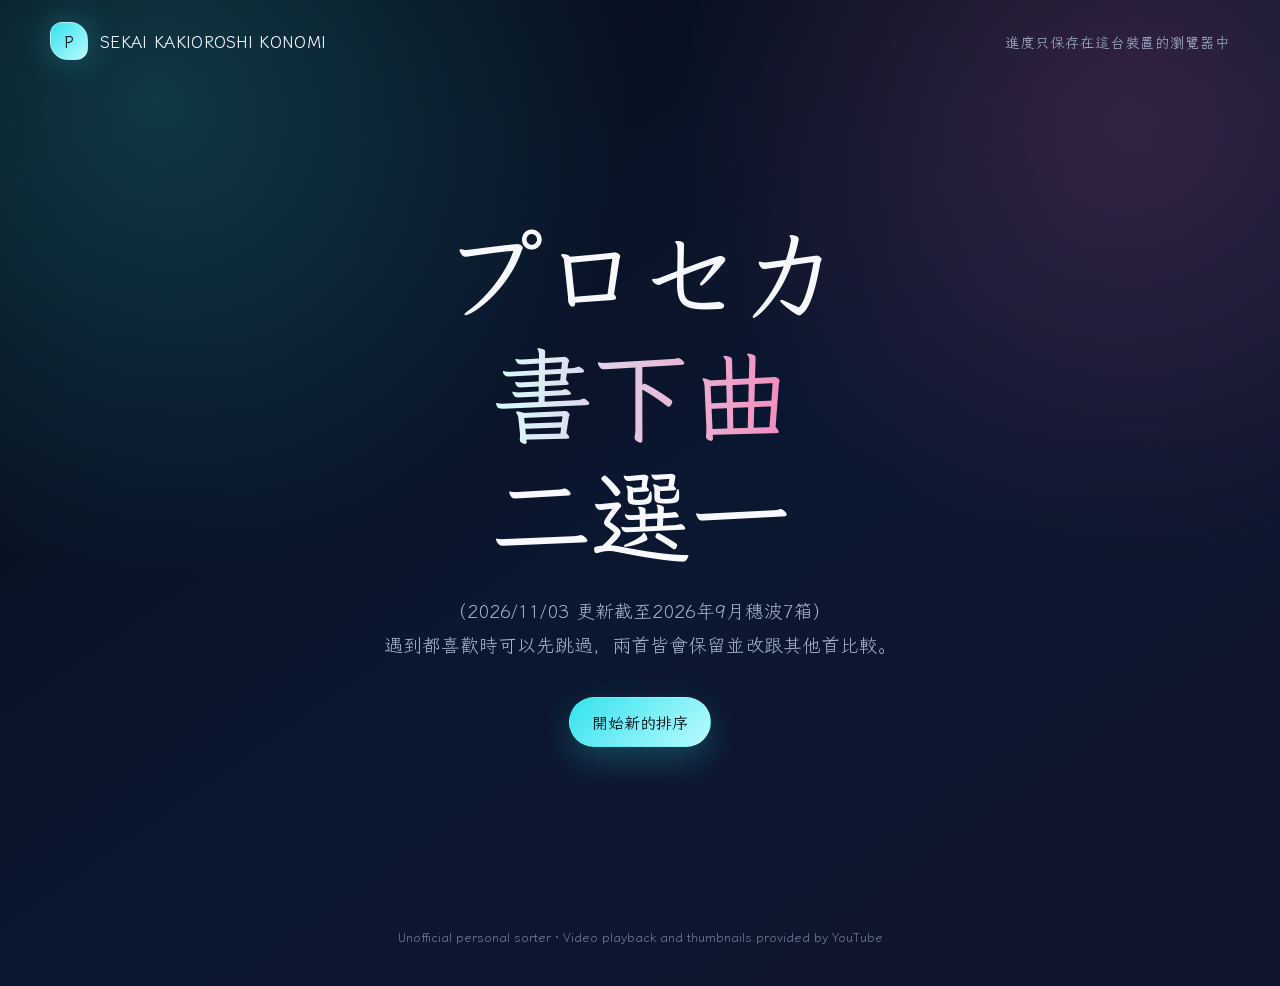
==== index.html @ e6fb65e0 "Update index.html" ====
<!doctype html>
<html lang="zh-Hant">
  <head>
    <meta charset="utf-8">
    <meta name="viewport" content="width=device-width, initial-scale=1">
    <meta name="robots" content="noindex, nofollow, noarchive">
    <meta name="googlebot" content="noindex, nofollow, noarchive">
    <meta name="referrer" content="strict-origin-when-cross-origin">
    <meta name="theme-color" content="#07101f">
    <title>プロセカ 書下曲 二選一</title>
    <meta name="description" content="從 156 首プロセカ書下曲中排出你的Top 10。">
    <link rel="stylesheet" href="./css/styles.css">
  </head>
  <body>
    <header class="site-header site-shell">
      <a class="brand" href="./index.html" aria-label="返回首頁">
        <span class="brand-mark" aria-hidden="true">P</span>
        <span>SEKAI KAKIOROSHI KONOMI</span>
      </a>
      <span class="header-status" id="saved-status">進度只保存在這台裝置的瀏覽器中</span>
    </header>

    <main class="site-shell">
      <section class="hero">
        <div>
          <h1 class="hero-title">プロセカ<span>書下曲</span>二選一</h1>
          <p class="hero-copy">
            （2026/11/03 更新截至2026年9月穗波7箱）<br>
            遇到都喜歡時可以先跳過，兩首皆會保留並改跟其他首比較。
          </p>
          <div class="hero-actions">
            <button class="button button-primary" id="start-button" type="button">開始新的排序</button>
            <button class="button button-secondary" id="continue-button" type="button" hidden>繼續上次進度</button>
          </div>
        </div>
      </section>
    </main>

    <footer class="footer site-shell">Unofficial personal sorter · Video playback and thumbnails provided by YouTube</footer>

    <script src="./js/songs.js"></script>
    <script src="./js/common.js"></script>
    <script src="./js/index.js"></script>
  </body>
</html>
---- css/styles.css ----
@import url("https://fonts.googleapis.com/css2?family=Klee+One&display=swap");

:root {
  color-scheme: dark;
  --bg: #07101f;
  --surface: rgba(15, 27, 49, 0.86);
  --surface-strong: #13233f;
  --line: rgba(255, 255, 255, 0.12);
  --text: #f7f9ff;
  --muted: #a9b6cf;
  --cyan: #35e2ec;
  --pink: #ff5fa2;
  --yellow: #ffe869;
  --violet: #9577ff;
  --radius-lg: 28px;
  --radius-md: 18px;
  --shadow: 0 24px 80px rgba(0, 0, 0, 0.38);
}

* {
  box-sizing: border-box;
}

html {
  min-height: 100%;
  scroll-behavior: smooth;
}

body {
  min-height: 100vh;
  margin: 0;
  overflow-x: hidden;
  color: var(--text);
  background:
    radial-gradient(circle at 12% 10%, rgba(53, 226, 236, 0.2), transparent 30rem),
    radial-gradient(circle at 88% 12%, rgba(255, 95, 162, 0.17), transparent 28rem),
    linear-gradient(145deg, #050b16 0%, #0b1730 52%, #10152c 100%);
  font-family: "Klee One", cursive;
  font-weight: 400;
  font-style: normal;
}

body::before {
  position: fixed;
  inset: 0;
  z-index: -1;
  content: "";
  pointer-events: none;
  opacity: 0.22;
  background-image: radial-gradient(rgba(255, 255, 255, 0.32) 0.7px, transparent 0.7px);
  background-size: 22px 22px;
  mask-image: linear-gradient(to bottom, black, transparent 80%);
}

a {
  color: inherit;
  text-decoration: none;
}

button,
a {
  -webkit-tap-highlight-color: transparent;
}

button {
  font: inherit;
}

.site-shell {
  width: min(1180px, calc(100% - 32px));
  margin: 0 auto;
}

.site-header {
  display: flex;
  align-items: center;
  justify-content: space-between;
  min-height: 82px;
  gap: 20px;
}

.brand {
  display: inline-flex;
  align-items: center;
  gap: 12px;
  font-weight: 900;
  letter-spacing: 0.02em;
}

.brand-mark {
  display: grid;
  width: 38px;
  height: 38px;
  place-items: center;
  border: 1px solid rgba(255, 255, 255, 0.35);
  border-radius: 12px 18px 12px 18px;
  color: #08111f;
  background: linear-gradient(135deg, var(--cyan), #b7fbff);
  box-shadow: 0 0 32px rgba(53, 226, 236, 0.3);
}

.header-status {
  color: var(--muted);
  font-size: 0.92rem;
}

.hero {
  display: flex;
  min-height: calc(100vh - 82px);
  padding: 64px 0 92px;
  align-items: center;
  justify-content: center;
  text-align: center;
}

.hero > div {
  width: min(100%, 1000px);
  min-width: 0;
  margin: 0 auto;
}

.eyebrow {
  display: inline-flex;
  align-items: center;
  gap: 8px;
  margin: 0 0 22px;
  color: var(--cyan);
  font-size: 0.78rem;
  font-weight: 900;
  letter-spacing: 0.17em;
  text-transform: uppercase;
}

.eyebrow::before {
  width: 28px;
  height: 3px;
  content: "";
  border-radius: 999px;
  background: currentColor;
}

h1,
h2,
h3,
p {
  margin-top: 0;
}

.hero-title {
  max-width: 100%;
  margin-bottom: 24px;
  font-size: clamp(2.8rem, 8vw, 6.8rem);
  line-height: 1.18;
  letter-spacing: -0.025em;
  overflow-wrap: normal;
  text-wrap: balance;
  word-break: keep-all;
}

.hero-title span {
  display: block;
  color: transparent;
  background: linear-gradient(90deg, var(--cyan), #d7fcff 36%, var(--pink) 76%, var(--yellow));
  -webkit-background-clip: text;
  background-clip: text;
}

.hero-copy {
  max-width: 900px;
  margin: 0 auto 36px;
  color: var(--muted);
  font-size: clamp(1rem, 2vw, 1.18rem);
  line-height: 1.8;
  overflow-wrap: anywhere;
}

.hero-actions {
  justify-content: center;
}

.hero-actions,
.result-actions,
.sorter-controls {
  display: flex;
  flex-wrap: wrap;
  gap: 12px;
}

.button {
  display: inline-flex;
  min-height: 50px;
  padding: 0 22px;
  align-items: center;
  justify-content: center;
  border: 1px solid transparent;
  border-radius: 999px;
  cursor: pointer;
  font-weight: 850;
  transition: transform 160ms ease, box-shadow 160ms ease, border-color 160ms ease, background 160ms ease;
}

.button:hover {
  transform: translateY(-2px);
}

.button:focus-visible,
.choice-button:focus-visible,
.icon-button:focus-visible {
  outline: 3px solid rgba(53, 226, 236, 0.55);
  outline-offset: 3px;
}

.button-primary {
  color: #06131c;
  background: linear-gradient(135deg, var(--cyan), #b9fbff);
  box-shadow: 0 12px 32px rgba(53, 226, 236, 0.24);
}

.button-secondary {
  color: var(--text);
  border-color: var(--line);
  background: rgba(255, 255, 255, 0.06);
  backdrop-filter: blur(12px);
}

.button-danger {
  color: #ffd5e5;
  border-color: rgba(255, 95, 162, 0.35);
  background: rgba(255, 95, 162, 0.1);
}

.button[hidden] {
  display: none;
}

.page-main {
  padding: 28px 0 80px;
}

.page-heading {
  display: flex;
  margin-bottom: 28px;
  align-items: end;
  justify-content: space-between;
  gap: 28px;
}

.page-title {
  margin-bottom: 8px;
  font-size: clamp(2rem, 5vw, 4.2rem);
  letter-spacing: -0.045em;
}

.sorter-title-wrap {
  flex: 1;
  min-width: 0;
  text-align: center;
}

.sorter-page-title {
  margin: 0;
  font-size: clamp(1.5rem, 3vw, 2.4rem);
  line-height: 1.4;
  letter-spacing: 0.02em;
  word-break: keep-all;
}

.page-subtitle {
  margin: 0;
  color: var(--muted);
  line-height: 1.6;
}

.progress-card {
  min-width: min(360px, 100%);
  padding: 18px 20px;
  border: 1px solid var(--line);
  border-radius: var(--radius-md);
  background: var(--surface);
}

.progress-meta {
  display: flex;
  margin-bottom: 10px;
  justify-content: space-between;
  gap: 20px;
  color: var(--muted);
  font-size: 0.86rem;
}

.progress-track {
  height: 8px;
  overflow: hidden;
  border-radius: 999px;
  background: rgba(255, 255, 255, 0.08);
}

.progress-bar {
  width: 0;
  height: 100%;
  border-radius: inherit;
  background: linear-gradient(90deg, var(--cyan), var(--pink));
  transition: width 240ms ease;
}

.duel-grid {
  display: grid;
  grid-template-columns: minmax(0, 1fr) 62px minmax(0, 1fr);
  align-items: center;
  gap: 18px;
}

.song-card {
  overflow: hidden;
  border: 1px solid var(--line);
  border-radius: var(--radius-lg);
  background: var(--surface);
  box-shadow: var(--shadow);
}

.video-frame {
  position: relative;
  aspect-ratio: 16 / 9;
  background: #000;
}

.video-frame iframe {
  width: 100%;
  height: 100%;
  border: 0;
}

.video-frame > div {
  width: 100%;
  height: 100%;
}

.song-info {
  min-height: 216px;
  padding: 24px;
}

.song-unit {
  display: inline-flex;
  margin-bottom: 14px;
  padding: 6px 11px;
  border: 1px solid color-mix(in srgb, var(--unit-color, var(--cyan)) 52%, transparent);
  border-radius: 999px;
  color: var(--unit-color, var(--cyan));
  background: color-mix(in srgb, var(--unit-color, var(--cyan)) 11%, transparent);
  font-size: 0.9rem;
  font-weight: 900;
}

.song-title {
  min-height: 2.5em;
  margin-bottom: 12px;
  font-size: clamp(1.55rem, 3.4vw, 2.3rem);
  line-height: 1.25;
}

.song-meta {
  margin: 0;
  color: var(--muted);
  font-size: 1.02rem;
  line-height: 1.65;
}

.choice-button {
  width: calc(100% - 48px);
  min-height: 56px;
  margin: 0 24px 24px;
  border: 0;
  border-radius: 16px;
  cursor: pointer;
  color: #07111f;
  background: linear-gradient(135deg, var(--unit-color, var(--cyan)), #fff);
  font-weight: 950;
  transition: transform 160ms ease, filter 160ms ease;
}

.choice-button:hover {
  filter: brightness(1.06);
  transform: translateY(-2px);
}

.versus {
  display: grid;
  width: 62px;
  height: 62px;
  place-items: center;
  border: 1px solid var(--line);
  border-radius: 50%;
  color: var(--pink);
  background: #0b172a;
  box-shadow: 0 0 38px rgba(255, 95, 162, 0.2);
  font-size: 0.82rem;
  font-weight: 950;
  letter-spacing: 0.1em;
}

.sorter-controls {
  margin-top: 24px;
  justify-content: center;
}

.status-message {
  min-height: 24px;
  margin: 18px 0 0;
  color: var(--muted);
  text-align: center;
  font-size: 0.88rem;
}

.result-hero {
  padding: 30px;
  border: 1px solid var(--line);
  border-radius: var(--radius-lg);
  background: linear-gradient(140deg, rgba(53, 226, 236, 0.12), rgba(255, 95, 162, 0.1));
}

.nickname-field {
  display: grid;
  width: min(100%, 420px);
  margin-bottom: 26px;
  gap: 8px;
  color: var(--muted);
  font-size: 0.92rem;
}

.nickname-field input {
  width: 100%;
  min-height: 48px;
  padding: 10px 14px;
  border: 1px solid var(--line);
  border-radius: 14px;
  outline: none;
  color: var(--text);
  background: rgba(7, 16, 31, 0.72);
  font: inherit;
  font-size: 1.05rem;
}

.nickname-field input:focus {
  border-color: var(--cyan);
  box-shadow: 0 0 0 3px rgba(53, 226, 236, 0.16);
}

.top-ten-grid {
  display: grid;
  margin-top: 26px;
  grid-template-columns: repeat(3, minmax(0, 1fr));
  gap: 16px;
}

.rank-card {
  position: relative;
  overflow: hidden;
  border: 1px solid var(--line);
  border-radius: var(--radius-md);
  background: var(--surface-strong);
}

.rank-card:first-child {
  display: grid;
  grid-column: 1 / -1;
  grid-template-columns: minmax(0, 1.55fr) minmax(240px, 0.75fr);
}

.rank-image-wrap {
  aspect-ratio: 16 / 9;
  overflow: hidden;
  background: #05080e;
}

.rank-card:first-child .rank-image-wrap {
  aspect-ratio: auto;
  min-height: 310px;
}

.rank-image {
  width: 100%;
  height: 100%;
  object-fit: contain;
}

.rank-copy {
  padding: 18px;
}

.rank-card:first-child .rank-copy {
  display: flex;
  padding: 28px;
  flex-direction: column;
  justify-content: center;
}

.rank-number {
  display: block;
  margin-bottom: 8px;
  color: var(--cyan);
  font-size: 1.3rem;
  font-weight: 950;
}

.rank-card:first-child .rank-number {
  font-size: 2.5rem;
}

.rank-title {
  margin-bottom: 8px;
  font-size: 1.16rem;
  line-height: 1.35;
}

.rank-card:first-child .rank-title {
  font-size: 2.05rem;
}

.rank-creator {
  margin: 0 0 4px;
  color: var(--text);
  font-size: 0.9rem;
  line-height: 1.4;
}

.rank-card:first-child .rank-creator {
  font-size: 1.05rem;
}

.rank-unit {
  margin: 0;
  color: var(--muted);
  font-size: 0.82rem;
  line-height: 1.45;
}

.full-ranking {
  margin-top: 28px;
  padding: 26px;
  border: 1px solid var(--line);
  border-radius: var(--radius-lg);
  background: var(--surface);
}

.full-ranking h2 {
  margin-bottom: 20px;
}

.ranking-list {
  display: grid;
  margin: 0;
  padding: 0;
  grid-template-columns: repeat(2, minmax(0, 1fr));
  gap: 0 30px;
  list-style: none;
}

.ranking-item {
  display: grid;
  min-height: 58px;
  padding: 10px 0;
  align-items: center;
  border-bottom: 1px solid rgba(255, 255, 255, 0.07);
  grid-template-columns: 44px minmax(0, 1fr);
  gap: 12px;
}

.ranking-position {
  color: var(--muted);
  font-variant-numeric: tabular-nums;
  font-weight: 800;
}

.ranking-name {
  display: block;
  overflow: hidden;
  text-overflow: ellipsis;
  white-space: nowrap;
}

.ranking-details {
  min-width: 0;
}

.ranking-creator {
  display: block;
  margin-top: 3px;
  overflow: hidden;
  color: var(--muted);
  font-size: 0.82rem;
  line-height: 1.35;
  text-overflow: ellipsis;
  white-space: nowrap;
}

.empty-state {
  padding: 64px 24px;
  color: var(--muted);
  text-align: center;
}

.export-status {
  min-height: 24px;
  margin-top: 14px;
  color: var(--muted);
  font-size: 0.88rem;
}

.footer {
  padding: 28px 0 40px;
  color: #71809c;
  font-size: 0.78rem;
  text-align: center;
}

@media (max-width: 900px) {
  .hero {
    grid-template-columns: 1fr;
    gap: 46px;
  }

  .hero-title {
    font-size: clamp(3.4rem, 14vw, 6.5rem);
  }

  .page-heading {
    align-items: stretch;
    flex-direction: column;
  }

  .progress-card {
    width: 100%;
  }

  .duel-grid {
    grid-template-columns: 1fr;
  }

  .versus {
    margin: -8px auto;
  }

  .top-ten-grid {
    grid-template-columns: repeat(2, minmax(0, 1fr));
  }

  .rank-card:first-child {
    grid-template-columns: 1fr;
  }

  .rank-card:first-child .rank-image-wrap {
    min-height: 0;
    aspect-ratio: 16 / 9;
  }
}

@media (max-width: 640px) {
  .site-shell {
    width: min(100% - 20px, 1180px);
  }

  .site-header {
    min-height: 68px;
  }

  .header-status {
    display: none;
  }

  .hero {
    min-height: auto;
    padding: 52px 0 70px;
  }

  .hero-title {
    font-size: clamp(3rem, 18vw, 5rem);
  }

  .top-ten-grid,
  .ranking-list {
    grid-template-columns: 1fr;
  }

  .result-hero,
  .full-ranking {
    padding: 20px;
  }

  .song-info {
    min-height: 0;
    padding: 20px;
  }

  .choice-button {
    width: calc(100% - 40px);
    margin: 0 20px 20px;
  }

  .hero-actions .button,
  .result-actions .button,
  .sorter-controls .button {
    width: 100%;
  }
}

@media (prefers-reduced-motion: reduce) {
  *,
  *::before,
  *::after {
    scroll-behavior: auto !important;
    transition-duration: 0.01ms !important;
  }
}
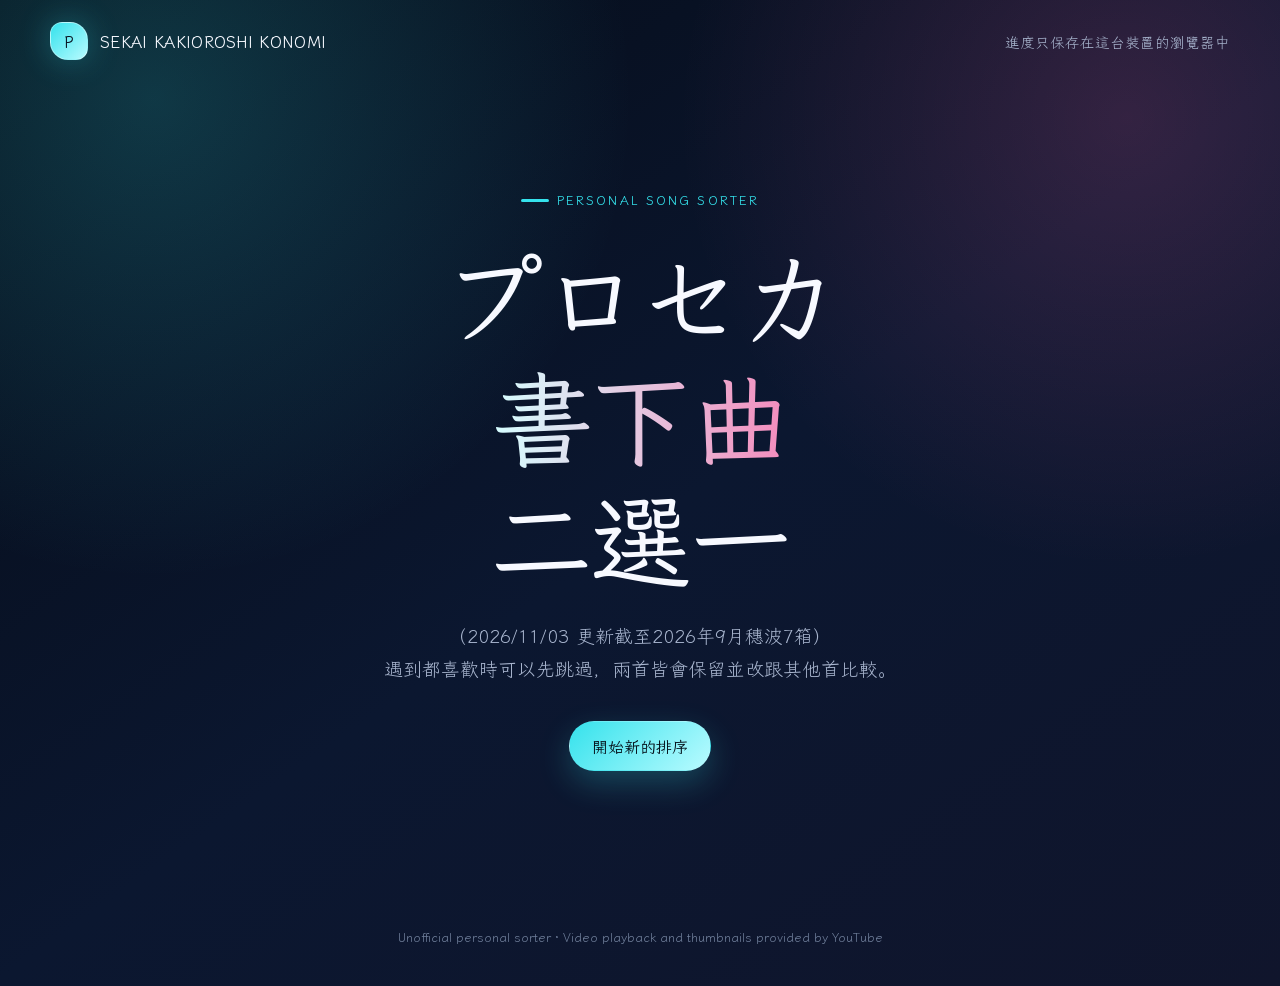
==== commit 2c7e72f7: "Add files via upload" ====
--- a/index.html
+++ b/index.html
@@ -23,6 +23,7 @@
     <main class="site-shell">
       <section class="hero">
         <div>
+          <p class="eyebrow">Personal song sorter</p>
           <h1 class="hero-title">プロセカ<span>書下曲</span>二選一</h1>
           <p class="hero-copy">
             （2026/11/03 更新截至2026年9月穗波7箱）<br>
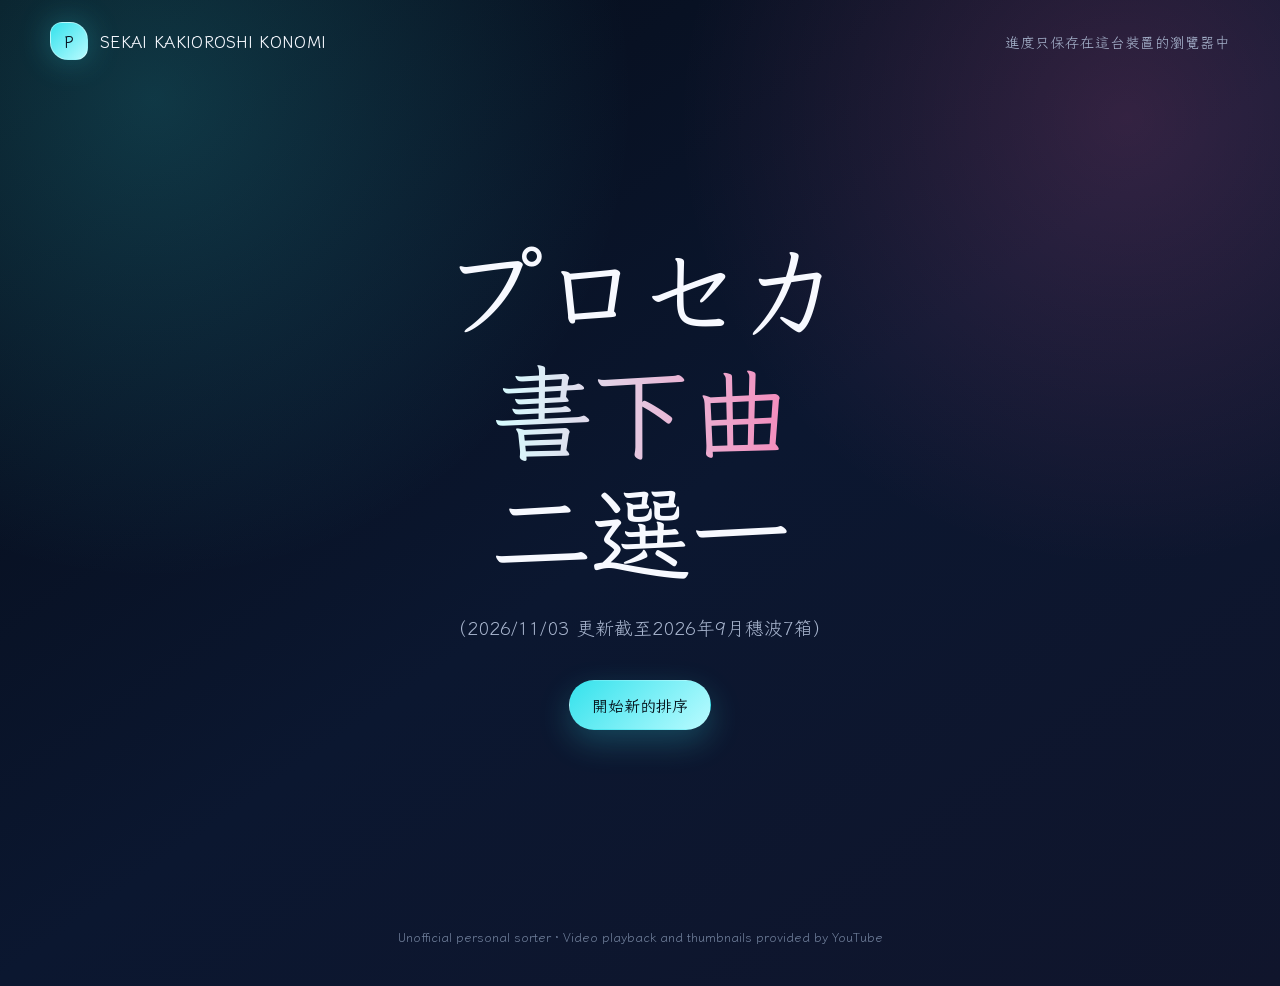
==== commit d74057f1: "Add files via upload" ====
--- a/index.html
+++ b/index.html
@@ -23,11 +23,9 @@
     <main class="site-shell">
       <section class="hero">
         <div>
-          <p class="eyebrow">Personal song sorter</p>
           <h1 class="hero-title">プロセカ<span>書下曲</span>二選一</h1>
           <p class="hero-copy">
-            （2026/11/03 更新截至2026年9月穗波7箱）<br>
-            遇到都喜歡時可以先跳過，兩首皆會保留並改跟其他首比較。
+            （2026/11/03 更新截至2026年9月穗波7箱）
           </p>
           <div class="hero-actions">
             <button class="button button-primary" id="start-button" type="button">開始新的排序</button>
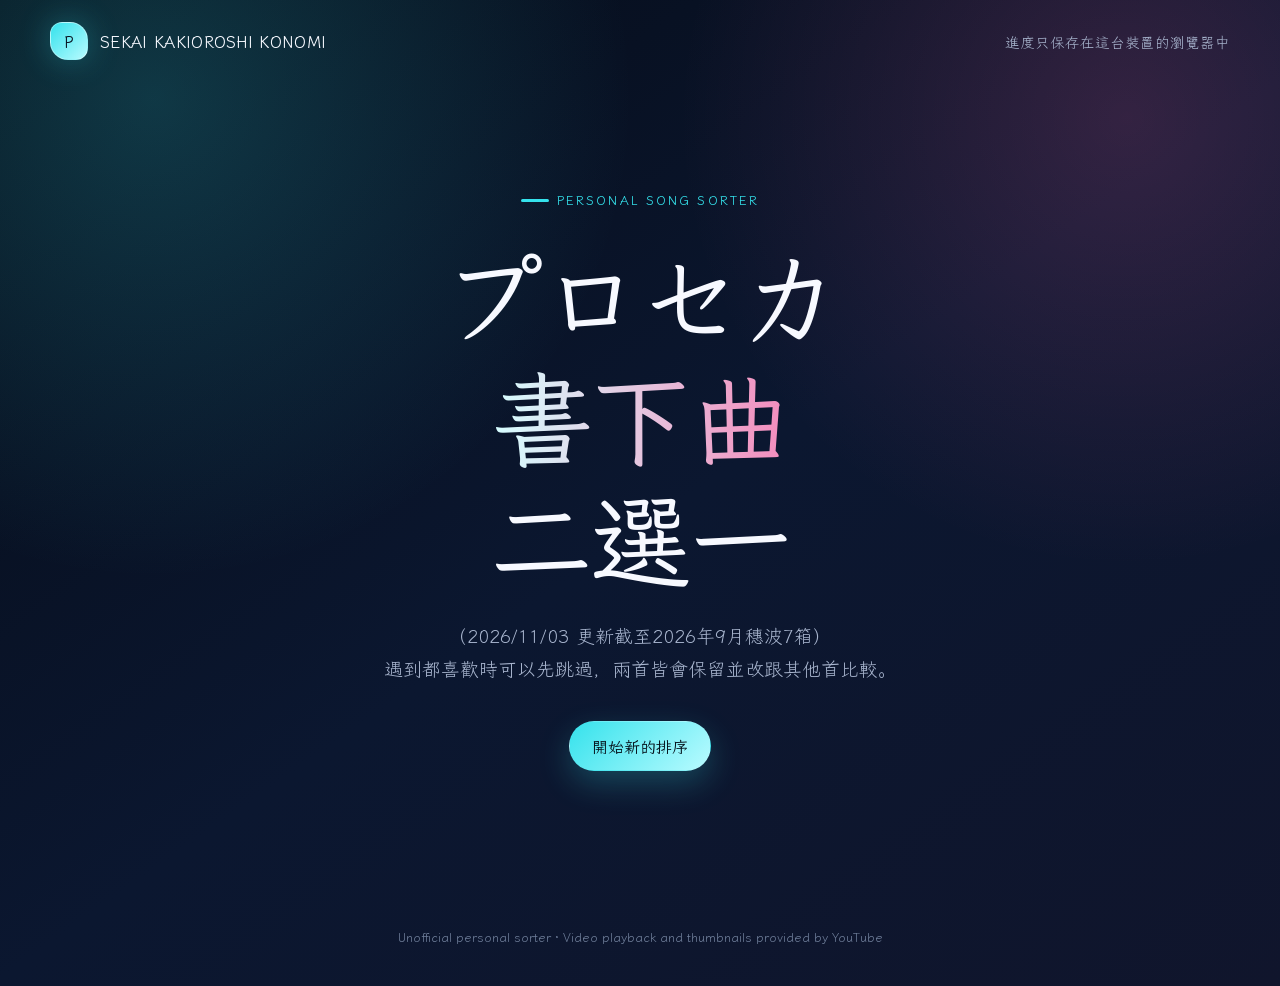
==== commit f799faed: "1.03" ====
--- a/index.html
+++ b/index.html
@@ -23,9 +23,11 @@
     <main class="site-shell">
       <section class="hero">
         <div>
+          <p class="eyebrow">Personal song sorter</p>
           <h1 class="hero-title">プロセカ<span>書下曲</span>二選一</h1>
           <p class="hero-copy">
-            （2026/11/03 更新截至2026年9月穗波7箱）
+            （2026/11/03 更新截至2026年9月穗波7箱）<br>
+            遇到都喜歡時可以先跳過，兩首皆會保留並改跟其他首比較。
           </p>
           <div class="hero-actions">
             <button class="button button-primary" id="start-button" type="button">開始新的排序</button>
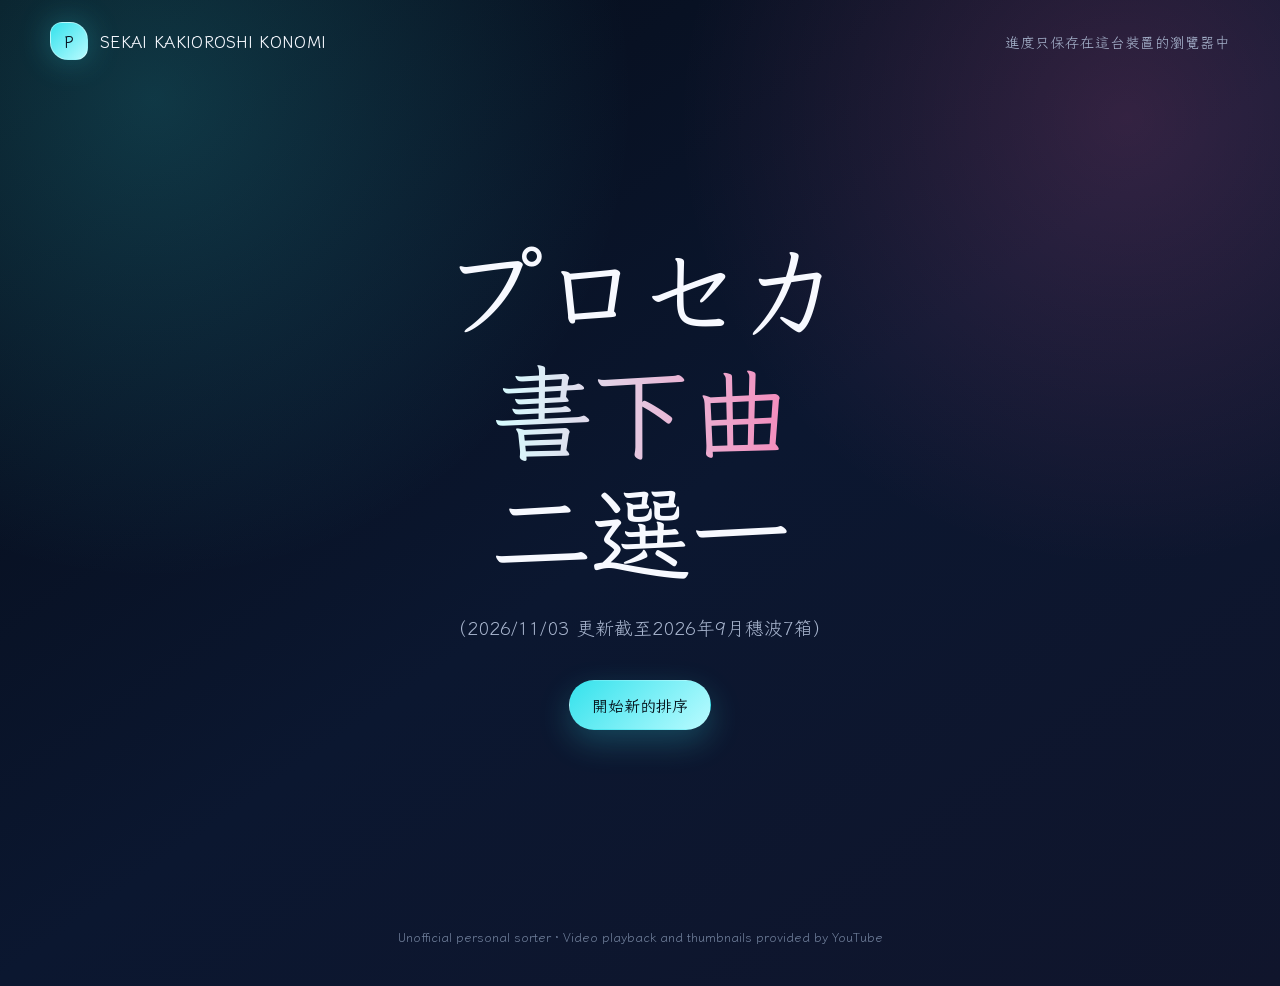
==== commit 4a51d1bd: "1.03" ====
--- a/index.html
+++ b/index.html
@@ -23,11 +23,9 @@
     <main class="site-shell">
       <section class="hero">
         <div>
-          <p class="eyebrow">Personal song sorter</p>
           <h1 class="hero-title">プロセカ<span>書下曲</span>二選一</h1>
           <p class="hero-copy">
-            （2026/11/03 更新截至2026年9月穗波7箱）<br>
-            遇到都喜歡時可以先跳過，兩首皆會保留並改跟其他首比較。
+            （2026/11/03 更新截至2026年9月穗波7箱）
           </p>
           <div class="hero-actions">
             <button class="button button-primary" id="start-button" type="button">開始新的排序</button>
@@ -39,8 +37,8 @@
 
     <footer class="footer site-shell">Unofficial personal sorter · Video playback and thumbnails provided by YouTube</footer>
 
-    <script src="./js/songs.js"></script>
-    <script src="./js/common.js"></script>
-    <script src="./js/index.js"></script>
+    <script src="./js/songs.js?v=20261103-2"></script>
+    <script src="./js/common.js?v=20261103-3"></script>
+    <script src="./js/index.js?v=20261103-2"></script>
   </body>
 </html>
--- a/css/styles.css
+++ b/css/styles.css
@@ -119,26 +119,6 @@
   margin: 0 auto;
 }
 
-.eyebrow {
-  display: inline-flex;
-  align-items: center;
-  gap: 8px;
-  margin: 0 0 22px;
-  color: var(--cyan);
-  font-size: 0.78rem;
-  font-weight: 900;
-  letter-spacing: 0.17em;
-  text-transform: uppercase;
-}
-
-.eyebrow::before {
-  width: 28px;
-  height: 3px;
-  content: "";
-  border-radius: 999px;
-  background: currentColor;
-}
-
 h1,
 h2,
 h3,
@@ -305,9 +285,17 @@
 
 .duel-grid {
   display: grid;
-  grid-template-columns: minmax(0, 1fr) 62px minmax(0, 1fr);
+  grid-template-columns: minmax(0, 1fr) 148px minmax(0, 1fr);
   align-items: center;
   gap: 18px;
+}
+
+#left-card {
+  grid-column: 1;
+}
+
+#right-card {
+  grid-column: 3;
 }
 
 .song-card {
@@ -384,19 +372,18 @@
   transform: translateY(-2px);
 }
 
-.versus {
+.pair-actions {
   display: grid;
-  width: 62px;
-  height: 62px;
-  place-items: center;
-  border: 1px solid var(--line);
-  border-radius: 50%;
-  color: var(--pink);
-  background: #0b172a;
-  box-shadow: 0 0 38px rgba(255, 95, 162, 0.2);
-  font-size: 0.82rem;
-  font-weight: 950;
-  letter-spacing: 0.1em;
+  grid-column: 2;
+  gap: 10px;
+}
+
+.pair-action {
+  width: 100%;
+  min-height: 46px;
+  padding: 10px 12px;
+  justify-content: center;
+  white-space: nowrap;
 }
 
 .sorter-controls {
@@ -410,6 +397,10 @@
   color: var(--muted);
   text-align: center;
   font-size: 0.88rem;
+}
+
+.status-message:empty {
+  display: none;
 }
 
 .result-hero {
@@ -481,7 +472,7 @@
 .rank-image {
   width: 100%;
   height: 100%;
-  object-fit: contain;
+  object-fit: cover;
 }
 
 .rank-copy {
@@ -637,8 +628,30 @@
     grid-template-columns: 1fr;
   }
 
-  .versus {
-    margin: -8px auto;
+  #left-card {
+    grid-column: 1;
+    grid-row: 1;
+  }
+
+  #right-card {
+    grid-column: 1;
+    grid-row: 3;
+  }
+
+  .pair-actions {
+    display: grid;
+    grid-column: 1;
+    grid-row: 2;
+    grid-template-columns: repeat(3, minmax(0, 1fr));
+    width: min(100%, 430px);
+    margin: -4px auto;
+    gap: 8px;
+  }
+
+  .pair-action {
+    min-height: 44px;
+    padding: 9px 6px;
+    font-size: 0.88rem;
   }
 
   .top-ten-grid {
